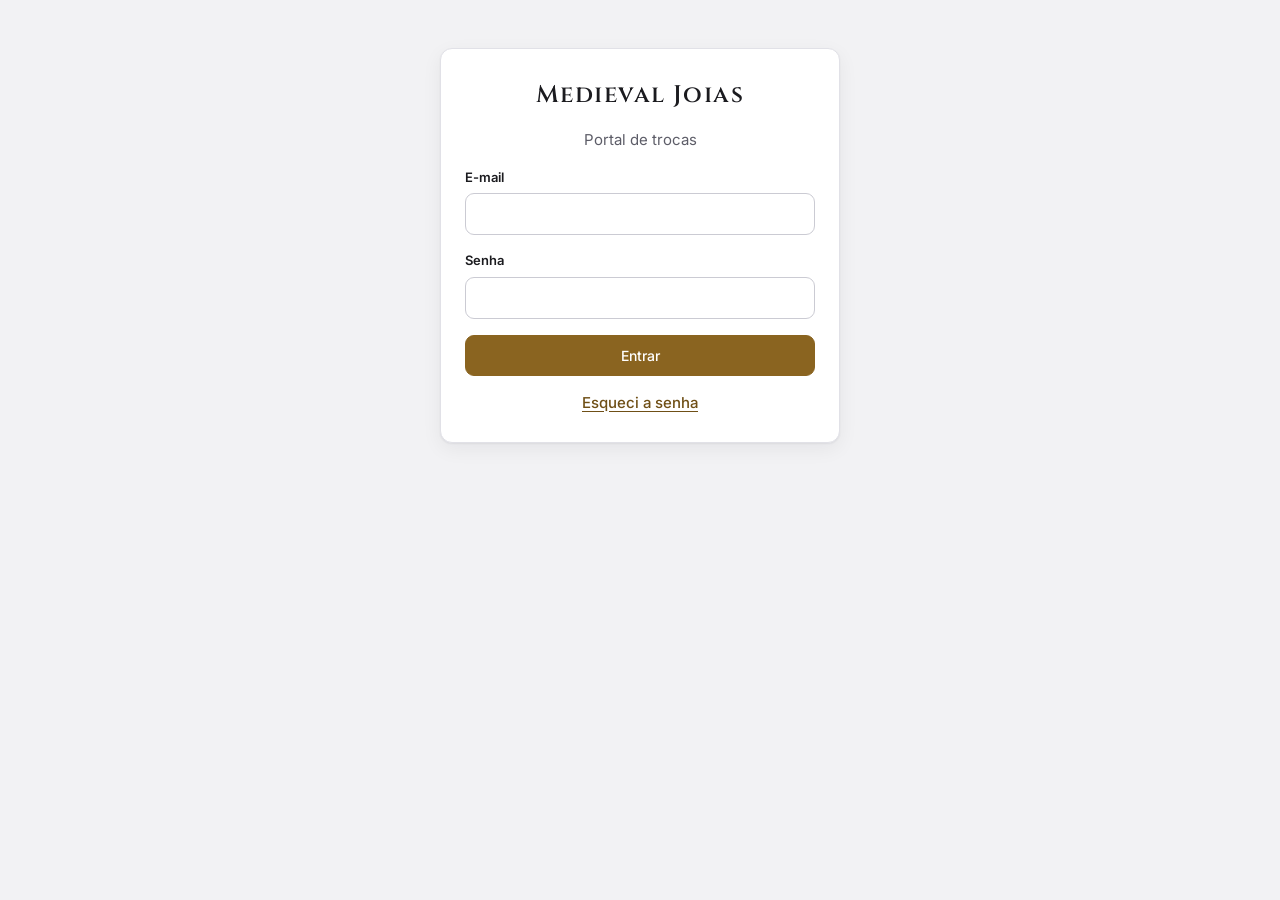
==== pedidos/index.html @ 4b69f352 "Portal de trocas em /pedidos A cliente entra com e-mail e senha, cadastra as trocas da semana e impr" ====
<!doctype html>
<html lang="pt-BR">
<head>
  <meta charset="utf-8">
  <meta name="viewport" content="width=device-width, initial-scale=1, viewport-fit=cover">
  <meta name="robots" content="noindex, nofollow">
  <title>Trocas · Medieval Joias</title>
  <link rel="icon" href="../icon.png">
  <link rel="preconnect" href="https://fonts.googleapis.com">
  <link rel="preconnect" href="https://fonts.gstatic.com" crossorigin>
  <link rel="stylesheet" href="https://fonts.googleapis.com/css2?family=Cinzel:wght@600&family=IBM+Plex+Mono:wght@500;600&family=Inter:wght@400;500;600;700&display=swap">
  <link rel="stylesheet" href="app.css">
</head>
<body>
  <div id="app"><div class="boot">Carregando…</div></div>
  <div class="measure paper" id="measure" aria-hidden="true"></div>

  <!-- supabase-js 2.45.4 (UMD) e qrcode-generator 1.4.4, copiados aqui para não depender de CDN -->
  <script src="vendor/supabase.js"></script>
  <script src="vendor/qrcode.js"></script>
  <script src="app.js"></script>
</body>
</html>
---- pedidos/app.css ----
/* Portal de Trocas — Medieval Joias (medievaljoias.com.br/pedidos)
   Layout: portal de uma cliente — barra fixa com as duas áreas (pacote aberto, pacotes enviados), conteúdo em coluna de 960px, papel do canhoto em mm. */
:root {
  --bg: #f2f2f4;
  --surface: #ffffff;
  --surface-2: #f7f7f9;
  --fg: #1b1b1f;
  --muted: #5d5d68;
  --line: #e1e1e7;
  --line-strong: #cbcbd3;
  --accent: #8a6420;
  --accent-strong: #6f4f16;
  --accent-soft: rgba(184, 145, 58, 0.14);
  --on-accent: #ffffff;
  --info: #2c5ea8; --info-soft: rgba(44, 94, 168, 0.11);
  --warn: #8f5a00; --warn-soft: rgba(214, 150, 30, 0.16);
  --ok: #2b7650; --ok-soft: rgba(47, 125, 85, 0.12);
  --done: #55606b; --done-soft: rgba(85, 96, 107, 0.12);
  --danger: #b4322a; --danger-soft: rgba(180, 50, 42, 0.09);
  --shadow: 0 1px 2px rgba(20, 20, 30, 0.06), 0 6px 20px rgba(20, 20, 30, 0.06);
  --sheet-shadow: 0 1px 2px rgba(0, 0, 0, 0.08), 0 10px 28px rgba(0, 0, 0, 0.10);
  --ctl-h: 42px;
  /* papel (igual nos dois temas) */
  --paper: #ffffff; --ink: #161616; --ink-soft: #4b4b4b; --cut: #8c8c8c; --rule: #b9b9b9; --rule-soft: #d6d6d6; --mark: #f3ead6;
  /* tipos */
  --ui: "Inter", ui-sans-serif, system-ui, "Segoe UI", Roboto, Arial, sans-serif;
  --print: Arial, Helvetica, "Liberation Sans", sans-serif;
  --code: "IBM Plex Mono", ui-monospace, "SFMono-Regular", Consolas, monospace;
  --brand: "Cinzel", "Trajan Pro", Georgia, serif;
}
@media (prefers-color-scheme: dark) {
  :root:not([data-theme="light"]) {
    --bg: #111113; --surface: #1b1b1f; --surface-2: #222227; --fg: #ececef; --muted: #a3a3ad; --line: #2e2e35; --line-strong: #3d3d45;
    --accent: #d4ad5c; --accent-strong: #e4c47f; --accent-soft: rgba(212, 173, 92, 0.16); --on-accent: #1b1b1f;
    --info: #93b6ef; --info-soft: rgba(147, 182, 239, 0.14); --warn: #e8b660; --warn-soft: rgba(232, 182, 96, 0.15);
    --ok: #74c99d; --ok-soft: rgba(116, 201, 157, 0.14); --done: #a9b1ba; --done-soft: rgba(169, 177, 186, 0.13);
    --danger: #f08b83; --danger-soft: rgba(240, 139, 131, 0.12);
    --shadow: 0 0 0 1px rgba(255, 255, 255, 0.04), 0 8px 24px rgba(0, 0, 0, 0.45);
    --sheet-shadow: 0 0 0 1px rgba(255, 255, 255, 0.06), 0 12px 32px rgba(0, 0, 0, 0.6);
    color-scheme: dark;
  }
}
:root[data-theme="dark"] {
  --bg: #111113; --surface: #1b1b1f; --surface-2: #222227; --fg: #ececef; --muted: #a3a3ad; --line: #2e2e35; --line-strong: #3d3d45;
  --accent: #d4ad5c; --accent-strong: #e4c47f; --accent-soft: rgba(212, 173, 92, 0.16); --on-accent: #1b1b1f;
  --info: #93b6ef; --info-soft: rgba(147, 182, 239, 0.14); --warn: #e8b660; --warn-soft: rgba(232, 182, 96, 0.15);
  --ok: #74c99d; --ok-soft: rgba(116, 201, 157, 0.14); --done: #a9b1ba; --done-soft: rgba(169, 177, 186, 0.13);
  --danger: #f08b83; --danger-soft: rgba(240, 139, 131, 0.12);
  --shadow: 0 0 0 1px rgba(255, 255, 255, 0.04), 0 8px 24px rgba(0, 0, 0, 0.45);
  --sheet-shadow: 0 0 0 1px rgba(255, 255, 255, 0.06), 0 12px 32px rgba(0, 0, 0, 0.6);
  color-scheme: dark;
}

* { box-sizing: border-box; }
body { margin: 0; background: var(--bg); color: var(--fg); font: 400 15px/1.5 var(--ui); }
body::before { content: ""; position: fixed; inset: 0 0 auto; height: env(safe-area-inset-top, 0px); z-index: 10; background: var(--surface); }
button, input, textarea, select { font: inherit; color: inherit; }
:focus-visible { outline: 2px solid var(--accent); outline-offset: 2px; }
.gutter { padding-left: max(16px, env(safe-area-inset-left, 0px)); padding-right: max(16px, env(safe-area-inset-right, 0px)); }
.wrap { max-width: 960px; margin: 0 auto; }
.muted { color: var(--muted); }
.mono { font-family: var(--code); font-weight: 600; letter-spacing: 0.01em; }
h1 { margin: 0; font-size: 24px; line-height: 1.2; font-weight: 600; text-wrap: balance; }
h2 { margin: 0; font-size: 16px; font-weight: 600; }

/* Barra do topo */
.top { position: sticky; top: env(safe-area-inset-top, 0px); z-index: 5; background: var(--surface); border-bottom: 1px solid var(--line); }
.top-in { display: flex; align-items: center; gap: 12px 20px; flex-wrap: wrap; padding-block: 10px; }
.brand { display: flex; align-items: baseline; gap: 10px; }
.brand .mark { font-family: var(--brand); font-weight: 600; font-size: 17px; letter-spacing: 0.06em; }
.brand .sub { font-size: 13px; color: var(--muted); }
.tabs { display: flex; gap: 4px; }
.tab { border: 0; background: transparent; padding: 8px 12px; border-radius: 8px; font-weight: 500; font-size: 14px; color: var(--muted); cursor: pointer; display: inline-flex; align-items: center; gap: 6px; }
.tab:hover { background: var(--surface-2); color: var(--fg); }
.tab.on { background: var(--accent-soft); color: var(--accent-strong); }
.count { min-width: 20px; padding: 0 6px; border-radius: 10px; background: var(--fg); color: var(--surface); font-size: 12px; line-height: 20px; text-align: center; font-variant-numeric: tabular-nums; }
.tab.on .count { background: var(--accent); color: var(--on-accent); }
.user { margin-left: auto; display: flex; align-items: center; gap: 10px; font-size: 14px; }
.proto { font-size: 11px; font-weight: 600; letter-spacing: 0.06em; text-transform: uppercase; color: var(--accent-strong); background: var(--accent-soft); padding: 2px 7px; border-radius: 5px; }
@media (max-width: 640px) {
  .tabs { order: 3; width: 100%; }
  .tab { flex: 1; justify-content: center; }
}

/* Botões */
.btn { display: inline-flex; align-items: center; justify-content: center; gap: 6px; border: 1px solid var(--line-strong); background: var(--surface); padding: 9px 14px; border-radius: 9px; font-weight: 500; font-size: 14px; cursor: pointer; text-decoration: none; white-space: nowrap; }
.btn:hover { background: var(--surface-2); }
.btn.primary { background: var(--fg); border-color: var(--fg); color: var(--surface); }
.btn.primary:hover { opacity: 0.9; }
.btn.accent { background: var(--accent); border-color: var(--accent); color: var(--on-accent); }
.btn.accent:hover { background: var(--accent-strong); border-color: var(--accent-strong); }
.btn.ghost { border-color: transparent; background: transparent; }
.btn.ghost:hover { background: var(--surface-2); }
.btn.danger { color: var(--danger); }
.btn.sm { padding: 6px 10px; font-size: 13px; }
.btn[disabled] { opacity: 0.45; cursor: not-allowed; }
.link { border: 0; background: none; padding: 0; color: var(--accent-strong); font-weight: 500; cursor: pointer; text-decoration: underline; text-underline-offset: 3px; }

/* Páginas */
.main { padding-block: 24px 40px; display: grid; gap: 18px; }
.page { display: grid; gap: 18px; }
.page-head { display: flex; align-items: flex-end; justify-content: space-between; gap: 12px 20px; flex-wrap: wrap; }
.page-head > div { display: grid; gap: 4px; min-width: 0; }
.back { justify-self: start; }
.card { background: var(--surface); border: 1px solid var(--line); border-radius: 12px; padding: 16px; box-shadow: var(--shadow); min-width: 0; }
.flash { display: flex; gap: 10px; align-items: flex-start; padding: 12px 14px; border-radius: 10px; background: var(--ok-soft); color: var(--fg); }
.flash b { color: var(--ok); }
.flash.warn { background: var(--warn-soft); }
.flash.warn b { color: var(--warn); }
.empty { text-align: center; padding: 36px 16px; color: var(--muted); }
.empty strong { display: block; color: var(--fg); font-size: 16px; margin-bottom: 4px; }

/* Pílulas */
.pill { display: inline-flex; align-items: center; gap: 6px; padding: 2px 9px; border-radius: 999px; font-size: 12.5px; font-weight: 600; white-space: nowrap; }
.pill::before { content: ""; width: 7px; height: 7px; border-radius: 50%; background: currentColor; }
.pill.info { color: var(--info); background: var(--info-soft); }
.pill.warn { color: var(--warn); background: var(--warn-soft); }
.pill.ok { color: var(--ok); background: var(--ok-soft); }
.pill.done { color: var(--done); background: var(--done-soft); }
.pill.neutral { color: var(--muted); background: var(--surface-2); border: 1px solid var(--line); }
.tag { display: inline-block; padding: 1px 8px; border-radius: 6px; background: var(--surface-2); border: 1px solid var(--line); font-size: 12.5px; white-space: nowrap; }

/* Pacote aberto */
.list { display: grid; gap: 10px; }
.troca-card { display: grid; gap: 10px; }
.tc-top { display: grid; grid-template-columns: minmax(0, 1fr) auto; gap: 12px; align-items: start; }
.tc-main { display: grid; gap: 6px; min-width: 0; }
.tc-line { display: flex; flex-wrap: wrap; align-items: center; gap: 6px 10px; }
.tc-code { font-family: var(--code); font-weight: 600; font-size: 13.5px; }
.tc-ref { font-weight: 600; overflow-wrap: anywhere; }
.tc-tags { display: flex; flex-wrap: wrap; gap: 6px; align-items: center; font-size: 13px; }
.tc-actions { display: flex; gap: 2px; flex-wrap: wrap; justify-content: flex-end; }
.tc-body { display: grid; gap: 4px; font-size: 13.5px; color: var(--muted); }
.tc-body b { color: var(--fg); font-weight: 600; }
.tc-body q { color: var(--fg); font-weight: 600; quotes: "\201C" "\201D"; }
.ret { display: inline-block; padding: 0 4px; margin: 0 2px; border-radius: 4px; background: var(--accent-soft); color: var(--accent-strong); font-weight: 700; }
@media (max-width: 560px) {
  .tc-top { grid-template-columns: minmax(0, 1fr); }
  .tc-actions { justify-content: flex-start; }
}
.close-bar { display: flex; align-items: center; justify-content: space-between; gap: 12px 20px; flex-wrap: wrap; background: var(--surface); border: 1px solid var(--line-strong); border-radius: 12px; padding: 14px 16px; }
.close-bar > div { display: grid; gap: 2px; }

/* Formulário */
.form { display: grid; gap: 14px; }
fieldset.card { margin: 0; display: grid; gap: 14px; }
legend { padding: 0; font-weight: 600; font-size: 15px; float: left; width: 100%; }
.field { display: grid; gap: 6px; min-width: 0; align-content: start; }
.field > span { font-size: 13px; font-weight: 600; color: var(--fg); }
.field > span em { font-weight: 400; color: var(--muted); font-style: normal; }
.hint { font-size: 12.5px; color: var(--muted); font-style: normal; }
input[type="text"], input[type="number"], input[type="email"], input[type="password"], input:not([type]), textarea, select {
  width: 100%; border: 1px solid var(--line-strong); border-radius: 9px; background: var(--surface); padding: 0 11px; min-width: 0;
}
input[type="text"], input[type="number"], input[type="email"], input[type="password"], input:not([type]), select { height: var(--ctl-h); }
textarea { resize: vertical; line-height: 1.45; padding: 9px 11px; }
input:focus, textarea:focus, select:focus { outline: 2px solid var(--accent); outline-offset: 0; border-color: var(--accent); }
.is-invalid { border-color: var(--danger) !important; background: var(--danger-soft) !important; }
.grid2 { display: grid; grid-template-columns: repeat(2, minmax(0, 1fr)); gap: 12px; }
@media (max-width: 600px) { .grid2 { grid-template-columns: minmax(0, 1fr); } }
.seg { display: inline-flex; border: 1px solid var(--line-strong); border-radius: 9px; overflow: hidden; justify-self: start; background: var(--surface); }
.seg label { position: relative; display: inline-flex; align-items: center; justify-content: center; gap: 6px; height: calc(var(--ctl-h) - 2px); padding: 0 16px; cursor: pointer; font-weight: 500; white-space: nowrap; }
.seg label + label { border-left: 1px solid var(--line-strong); }
.seg input { position: absolute; opacity: 0; pointer-events: none; }
.seg label:has(input:checked) { background: var(--accent-soft); color: var(--accent-strong); }
.seg label:has(input:focus-visible) { outline: 2px solid var(--accent); outline-offset: -2px; }
.chips { display: flex; flex-wrap: wrap; gap: 8px; }
.chip-check { position: relative; display: inline-flex; align-items: center; gap: 8px; padding: 7px 12px; border: 1px solid var(--line-strong); border-radius: 999px; cursor: pointer; font-size: 14px; user-select: none; background: var(--surface); }
.chip-check input { position: absolute; opacity: 0; pointer-events: none; }
.chip-check .box { width: 16px; height: 16px; border-radius: 4px; border: 1.5px solid var(--line-strong); display: grid; place-items: center; font-size: 11px; font-weight: 700; color: transparent; }
.chip-check.r .box { border-radius: 50%; }
.chip-check:has(input:checked) { border-color: var(--accent); background: var(--accent-soft); color: var(--accent-strong); }
.chip-check:has(input:checked) .box { background: var(--accent); border-color: var(--accent); color: var(--on-accent); }
.chip-check:has(input:focus-visible) { outline: 2px solid var(--accent); outline-offset: 2px; }
.anel { border: 1px solid var(--line); border-radius: 10px; padding: 14px; display: grid; gap: 14px; background: var(--surface-2); }
.anel-title { font-weight: 600; }
.anel-grid { display: grid; grid-template-columns: auto minmax(0, 1fr) minmax(0, 1fr); gap: 12px; align-items: end; }
@media (max-width: 600px) {
  .anel-grid { grid-template-columns: minmax(0, 1fr) minmax(0, 1fr); }
  .anel-grid .f-w { grid-column: 1 / -1; }
}
.sub-label { font-size: 13px; font-weight: 600; }
.gravs { display: grid; gap: 12px; }
.grav-box { border-left: 3px solid var(--accent); padding: 2px 0 2px 12px; display: grid; gap: 10px; }
.grav-title { font-size: 13px; font-weight: 600; color: var(--accent-strong); }
.sym-row { display: flex; flex-wrap: wrap; gap: 6px; align-items: center; }
.sym-row > span { font-size: 12.5px; color: var(--muted); margin-right: 2px; }
.sym { border: 1px solid var(--line-strong); background: var(--surface); border-radius: 8px; padding: 5px 10px; font-size: 13.5px; cursor: pointer; display: inline-flex; gap: 7px; align-items: center; }
.sym b { font-size: 17px; line-height: 1; font-family: "Segoe UI Symbol", "Arial Unicode MS", var(--ui); }
.sym:hover { background: var(--accent-soft); border-color: var(--accent); }
.anexos { display: flex; flex-wrap: wrap; gap: 12px; align-items: flex-start; }
.anexo { width: 104px; display: grid; gap: 4px; font-size: 12px; }
.anexo .th { width: 104px; height: 78px; border-radius: 8px; border: 1px solid var(--line); background: var(--surface) center / cover no-repeat; display: grid; place-items: center; color: var(--muted); font-weight: 600; }
.anexo .nm { overflow: hidden; text-overflow: ellipsis; white-space: nowrap; }
.anexo .link { justify-self: start; font-size: 12px; }
.file-btn { position: relative; overflow: hidden; }
.file-btn input { position: absolute; inset: 0; opacity: 0; cursor: pointer; }
.mini-th { display: inline-block; width: 40px; height: 30px; border-radius: 6px; border: 1px solid var(--line); background: var(--surface) center / cover no-repeat; vertical-align: middle; margin-right: 4px; }
.pedra-ui { display: inline-block; padding: 0 6px; border-radius: 5px; background: var(--accent-soft); color: var(--accent-strong); font-weight: 600; font-size: 12.5px; }
.errors { border: 1px solid var(--danger); background: var(--danger-soft); border-radius: 10px; padding: 12px 14px; }
.errors strong { color: var(--danger); }
.errors ul { margin: 6px 0 0; padding-left: 18px; }
.preview { display: grid; gap: 12px; }
.preview-head { display: flex; align-items: baseline; gap: 10px; flex-wrap: wrap; }
.form-actions { display: flex; justify-content: flex-end; gap: 8px; position: sticky; bottom: 0; padding: 12px 0 calc(12px + env(safe-area-inset-bottom, 0px)); background: linear-gradient(to top, var(--bg) 70%, transparent); }

/* Pacotes enviados */
.search { display: flex; gap: 8px; }
.search input { flex: 1; }
.lote-card { display: grid; gap: 10px; cursor: pointer; text-align: left; width: 100%; font: inherit; color: inherit; }
.lote-card:hover { border-color: var(--line-strong); }
.lc-top { display: flex; align-items: center; gap: 10px; flex-wrap: wrap; }
.lc-top .mono { font-size: 17px; }
.lc-meta { font-size: 13.5px; color: var(--muted); }
.bar { display: flex; height: 8px; border-radius: 4px; overflow: hidden; background: var(--surface-2); border: 1px solid var(--line); }
.bar span { display: block; height: 100%; }
.bar .info { background: var(--info); } .bar .warn { background: var(--warn); } .bar .ok { background: var(--ok); } .bar .done { background: var(--done); }
.legend { display: flex; flex-wrap: wrap; gap: 4px 14px; font-size: 12.5px; color: var(--muted); }
.legend i { display: inline-block; width: 8px; height: 8px; border-radius: 2px; margin-right: 5px; }
.legend .info { background: var(--info); } .legend .warn { background: var(--warn); } .legend .ok { background: var(--ok); } .legend .done { background: var(--done); }

/* Pacote / troca */
.rows { display: grid; }
.row-btn { display: grid; grid-template-columns: 112px minmax(0, 1fr) auto; gap: 4px 14px; align-items: center; padding: 12px 4px; border: 0; border-top: 1px solid var(--line); background: none; text-align: left; cursor: pointer; width: 100%; }
.row-btn:first-child { border-top: 0; }
.row-btn:hover { background: var(--surface-2); }
.row-btn .mono { font-size: 14px; }
.row-btn .rb-main { display: grid; gap: 2px; min-width: 0; }
.row-btn .rb-main span:first-child { font-weight: 600; overflow-wrap: anywhere; }
.row-btn .rb-main span + span { font-size: 13px; color: var(--muted); }
.row-btn .rb-pills { display: flex; flex-direction: column; align-items: flex-end; gap: 4px; }
@media (max-width: 560px) { .row-btn { grid-template-columns: minmax(0, 1fr) auto; } .row-btn .mono { grid-column: 1 / -1; } }
.actions { display: flex; gap: 8px; flex-wrap: wrap; align-items: center; }
.two { display: grid; grid-template-columns: minmax(0, 1.25fr) minmax(0, 1fr); gap: 14px; align-items: start; }
@media (max-width: 800px) { .two { grid-template-columns: minmax(0, 1fr); } }
.dl { display: grid; grid-template-columns: 120px minmax(0, 1fr); gap: 8px 12px; margin: 0; font-size: 14px; }
.dl dt { color: var(--muted); }
.dl dd { margin: 0; min-width: 0; overflow-wrap: anywhere; }
.t-wrap { overflow-x: auto; }
.t-aneis { width: 100%; border-collapse: collapse; font-size: 13.5px; }
.t-aneis th { text-align: left; font-size: 12px; font-weight: 600; color: var(--muted); text-transform: uppercase; letter-spacing: 0.04em; padding: 6px 8px 6px 0; border-bottom: 1px solid var(--line-strong); }
.t-aneis td { padding: 8px 8px 8px 0; border-bottom: 1px solid var(--line); vertical-align: top; }
.t-aneis q { font-weight: 600; quotes: "\201C" "\201D"; }
.t-aneis .loc { font-size: 12px; color: var(--muted); margin-right: 4px; }
.t-aneis .fnt { font-size: 12px; color: var(--muted); }
.t-aneis .fnt.outra { color: var(--accent-strong); font-weight: 600; }
.timeline { list-style: none; margin: 0; padding: 0; display: grid; }
.timeline li { position: relative; display: grid; grid-template-columns: 22px minmax(0, 1fr); gap: 10px; padding-bottom: 16px; }
.timeline li::before { content: ""; position: absolute; left: 10px; top: 20px; bottom: -2px; width: 2px; background: var(--line); }
.timeline li:last-child::before { display: none; }
.timeline .dot { width: 22px; height: 22px; border-radius: 50%; border: 2px solid var(--line-strong); background: var(--surface); display: grid; place-items: center; font-size: 11px; font-weight: 700; color: transparent; }
.timeline li.done .dot { background: var(--ok); border-color: var(--ok); color: var(--surface); }
.timeline li.done::before { background: var(--ok); }
.timeline .tl-t { font-weight: 600; font-size: 14px; }
.timeline li:not(.done) .tl-t { color: var(--muted); font-weight: 500; }
.timeline .tl-d { font-size: 13px; color: var(--muted); font-variant-numeric: tabular-nums; }
.note { border-radius: 10px; padding: 12px 14px; background: var(--surface-2); border: 1px solid var(--line); display: grid; gap: 4px; font-size: 14px; }
.note b { font-size: 13px; }
.note.warn { background: var(--warn-soft); border-color: transparent; }
.note.warn b { color: var(--warn); }
.track { display: grid; gap: 14px; }

/* Login */
.login { min-height: 100%; display: grid; place-items: center; padding-block: 48px; }
.login-card { width: 100%; max-width: 400px; display: grid; gap: 16px; padding: 28px 24px; }
.login-card .mark { font-family: var(--brand); font-weight: 600; font-size: 24px; letter-spacing: 0.06em; text-align: center; }
.login-card p { margin: 0; text-align: center; }

/* Rodapé */
.foot { padding-block: 8px 32px; font-size: 12.5px; color: var(--muted); display: flex; flex-wrap: wrap; gap: 6px 16px; justify-content: center; }

/* Modal */
.modal { position: fixed; inset: 0; z-index: 20; background: rgba(10, 10, 14, 0.45); display: grid; place-items: center; padding: 16px; }
.modal-box { width: 100%; max-width: 460px; background: var(--surface); border-radius: 14px; padding: 20px; display: grid; gap: 12px; box-shadow: 0 20px 60px rgba(0, 0, 0, 0.3); }
.modal-box p { margin: 0; color: var(--muted); }
.modal-actions { display: flex; justify-content: flex-end; gap: 8px; }

/* Encaixe do papel na largura da tela */
.fit { position: relative; overflow: hidden; }
.fit > * { transform-origin: top left; }
.sheets { display: grid; gap: 20px; }

/* ── Papel do canhoto (mm): tira de 6 cm, letra 9 pt ───────────── */
.paper { --h: 60mm; --fs: 9pt; --qr: 20mm; font-family: var(--print); font-size: var(--fs); line-height: 1.25; color: var(--ink); }
.strip-wrap { width: 194mm; background: var(--paper); padding: 3mm 0; box-shadow: var(--sheet-shadow); }
.sheet { width: 210mm; height: 297mm; padding: 8mm; background: var(--paper); display: flex; flex-direction: column; box-shadow: var(--sheet-shadow); }
.measure { position: absolute; left: -10000px; top: 0; width: 194mm; visibility: hidden; pointer-events: none; }
.sheet-head { height: 9mm; margin-bottom: 2mm; display: flex; align-items: center; gap: 3mm; border-bottom: 0.35mm solid var(--ink); flex: none; }
.sheet-head .bm { font-family: var(--brand); font-weight: 600; font-size: 13pt; letter-spacing: 0.06em; }
.sheet-head .sub { font-size: 9pt; color: var(--ink-soft); }
.sheet-head .grow { flex: 1; }
.sheet-head .page { font-size: 9pt; font-variant-numeric: tabular-nums; }
.band { height: 26mm; margin-bottom: 3mm; flex: none; border: 0.35mm solid var(--ink); display: grid; grid-template-columns: 62mm minmax(0, 1fr) 20mm; gap: 3mm; padding: 2.2mm 3mm; font-size: 8.5pt; }
.band .k { font-size: 7pt; text-transform: uppercase; letter-spacing: 0.08em; color: var(--ink-soft); }
.band .lote { font-family: var(--code); font-weight: 600; font-size: 17pt; line-height: 1.1; }
.band .meta { color: var(--ink-soft); }
.band .tot { font-weight: 700; margin-top: 0.6mm; }
.resumo { display: grid; grid-template-columns: 1fr 1fr; gap: 0.5mm 4mm; align-content: start; }
.resumo .k { grid-column: 1 / -1; }
.resumo b { display: inline-block; min-width: 4mm; font-variant-numeric: tabular-nums; }
.band .qr { width: 20mm; height: 20mm; }
.strips { display: flex; flex-direction: column; flex: none; }
.strip { position: relative; min-height: var(--h); border-top: 0.3mm dashed var(--cut); display: grid; grid-template-columns: 1fr 1fr; flex: none; }
.strip:last-child { border-bottom: 0.3mm dashed var(--cut); }
.sheet .strip::before { content: "\2702"; position: absolute; left: -5.8mm; top: -2.4mm; font-size: 3.8mm; line-height: 1; color: var(--cut); }
.via { min-width: 0; padding: 3mm 3.5mm 2.5mm; display: flex; flex-direction: column; gap: 1mm; }
.strip > .via + .via { border-left: 0.3mm dashed var(--cut); }
.via-top { display: grid; grid-template-columns: minmax(0, 1fr) var(--qr); gap: 3mm; }
.via-id { display: flex; flex-direction: column; gap: 0.7mm; min-width: 0; }
.via-label { font-size: 7.5pt; font-weight: 700; text-transform: uppercase; letter-spacing: 0.08em; color: var(--ink-soft); }
.via-label .who { color: var(--ink); }
.code { font-family: var(--code); font-weight: 600; font-size: 15pt; line-height: 1.05; letter-spacing: 0.01em; }
.ref { font-weight: 700; font-size: 9.5pt; overflow-wrap: anywhere; }
.tipos { display: flex; flex-wrap: wrap; gap: 0.5mm 2.5mm; align-items: center; }
.tipo { display: inline-flex; align-items: center; gap: 1mm; white-space: nowrap; }
.chk { width: 1.05em; height: 1.05em; border: 0.28mm solid var(--ink); display: inline-grid; place-items: center; font-size: 0.85em; font-weight: 700; line-height: 1; }
.peca { font-weight: 700; }
.qr { width: var(--qr); height: var(--qr); }
.qr svg { width: 100%; height: 100%; display: block; }
.qr .ph { width: 100%; height: 100%; border: 0.3mm dashed var(--ink-soft); display: grid; place-items: center; text-align: center; font-size: 6.5pt; color: var(--ink-soft); padding: 1mm; }
.prow { display: flex; gap: 1.8mm; min-width: 0; }
.prow .k { color: var(--ink-soft); flex: none; }
.prow .v { min-width: 0; overflow-wrap: anywhere; }
.aneis { border-collapse: collapse; width: 100%; table-layout: fixed; margin-top: 0.4mm; }
.aneis col.cl { width: 15mm; }
.aneis col.cf { width: 31mm; }
.aneis th { padding: 0 1.5mm 0.4mm 0; text-align: left; font-weight: 700; font-size: 6.8pt; text-transform: uppercase; letter-spacing: 0.04em; color: var(--ink-soft); white-space: nowrap; }
.aneis tr.ring td { padding: 0.9mm 0 0.3mm; border-top: 0.25mm solid var(--rule); }
.aneis tr.gv td { padding: 0.3mm 1.5mm 0.4mm 0; vertical-align: top; overflow-wrap: anywhere; }
.aneis tr.gv + tr.gv td { border-top: 0.15mm dotted var(--rule-soft); }
.aneis tbody:last-child tr:last-child td { border-bottom: 0.25mm solid var(--rule); padding-bottom: 0.7mm; }
.grav q { font-weight: 700; quotes: "\201C" "\201D"; }
.br { display: inline-block; margin: 0 0.6mm; padding: 0 0.5mm; font-weight: 700; background: var(--mark); border-radius: 0.4mm; }
.cnt { display: block; font-size: 0.82em; color: var(--ink-soft); }
.fonte { color: var(--ink-soft); }
.fonte.outra { color: var(--ink); font-weight: 700; background: var(--mark); padding: 0 0.6mm; }
.pedra { color: var(--ink); font-weight: 700; background: var(--mark); padding: 0 0.6mm; }
.anx { color: var(--ink); font-weight: 700; }
.via-foot { margin-top: auto; padding-top: 1.2mm; display: flex; gap: 2mm; justify-content: space-between; color: var(--ink-soft); font-size: 7.5pt; white-space: nowrap; }
.via-foot b { color: var(--ink); }

@page { size: A4; margin: 0; }
@media print {
  body { background: #fff; }
  body::before, .top, .foot, .modal, .print-hide { display: none !important; }
  .main { padding: 0 !important; display: block; }
  .wrap { max-width: none; }
  .gutter { padding: 0 !important; }
  .page { display: block; }
  .sheets { display: block; }
  .fit { height: auto !important; overflow: visible; }
  .sheet { transform: none !important; box-shadow: none; break-after: page; }
  .fit:last-child .sheet { break-after: auto; }
}
@media (prefers-reduced-motion: no-preference) {
  .btn, .tab, .chip-check, .row-btn { transition: background-color 0.15s ease, border-color 0.15s ease, color 0.15s ease; }
}

/* Só no site */
.boot { min-height: 60vh; display: grid; place-items: center; color: var(--muted); }
.btn[aria-busy="true"] { opacity: 0.6; pointer-events: none; }
.anexo .th.enviando { opacity: 0.55; }
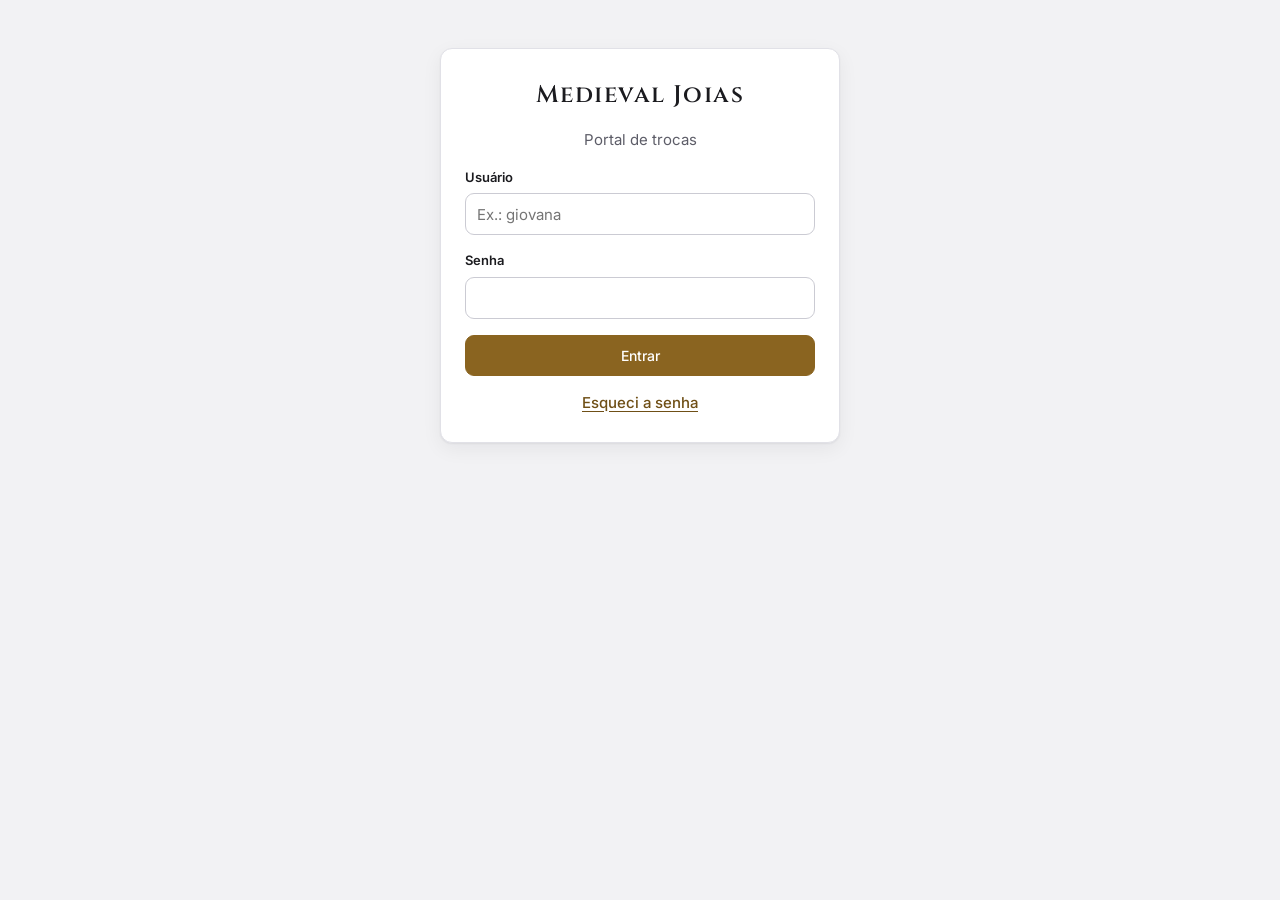
==== commit 84434af9: "Portal: entrar com nome de usuário e ler QR pela câmera - Login pelo usuário (ex.: giovana); o porta" ====
--- a/pedidos/index.html
+++ b/pedidos/index.html
@@ -15,9 +15,11 @@
   <div id="app"><div class="boot">Carregando…</div></div>
   <div class="measure paper" id="measure" aria-hidden="true"></div>
 
-  <!-- supabase-js 2.45.4 (UMD) e qrcode-generator 1.4.4, copiados aqui para não depender de CDN -->
+  <!-- supabase-js 2.45.4 (UMD), qrcode-generator 1.4.4 e jsQR 1.4.0, copiados aqui para não depender de CDN -->
   <script src="vendor/supabase.js"></script>
   <script src="vendor/qrcode.js"></script>
+  <script src="vendor/jsqr.js"></script>
+  <script src="leitor-qr.js"></script>
   <script src="app.js"></script>
 </body>
 </html>
--- a/pedidos/app.css
+++ b/pedidos/app.css
@@ -205,8 +205,8 @@
 .form-actions { display: flex; justify-content: flex-end; gap: 8px; position: sticky; bottom: 0; padding: 12px 0 calc(12px + env(safe-area-inset-bottom, 0px)); background: linear-gradient(to top, var(--bg) 70%, transparent); }
 
 /* Pacotes enviados */
-.search { display: flex; gap: 8px; }
-.search input { flex: 1; }
+.search { display: flex; flex-wrap: wrap; gap: 8px; }
+.search input { flex: 1 1 220px; }
 .lote-card { display: grid; gap: 10px; cursor: pointer; text-align: left; width: 100%; font: inherit; color: inherit; }
 .lote-card:hover { border-color: var(--line-strong); }
 .lc-top { display: flex; align-items: center; gap: 10px; flex-wrap: wrap; }
